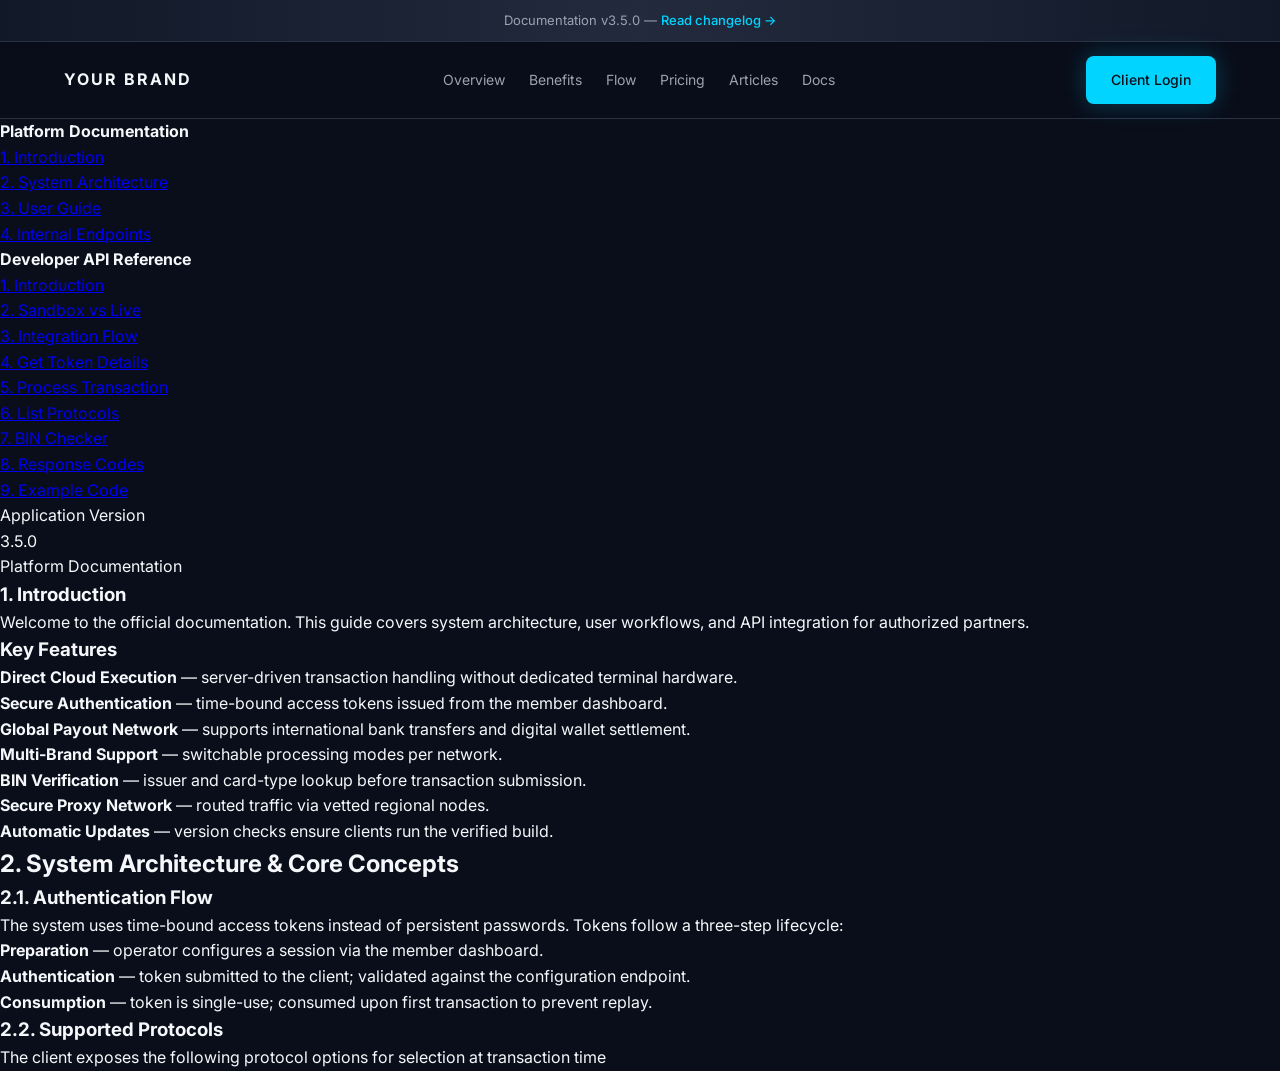
==== docs.html @ 436db662 "Create docs.html" ====
<!DOCTYPE html>
<html lang="en">
<head>
  <meta charset="UTF-8" />
  <meta name="viewport" content="width=device-width, initial-scale=1.0" />
  <title>Documentation — YOUR BRAND</title>
  <meta name="description" content="Official documentation for the platform, including system architecture, user guide, and developer API reference." />
  <link rel="stylesheet" href="css/global.css" />
  <link rel="stylesheet" href="css/article.css" />
  <link rel="stylesheet" href="css/docs.css" />
  <link rel="preconnect" href="https://fonts.googleapis.com" />
  <link href="https://fonts.googleapis.com/css2?family=Inter:wght@400;500;600;700;800&family=JetBrains+Mono&display=swap" rel="stylesheet" />
</head>
<body>

  <!-- ANNOUNCEMENT BAR -->
  <div class="announcement-bar">
    <p>Documentation v3.5.0 — <a href="#changelog">Read changelog →</a></p>
  </div>

  <!-- NAVBAR -->
  <header class="navbar">
    <div class="nav-container">
      <a href="/" class="logo">YOUR BRAND</a>
      <nav class="nav-links">
        <a href="/#overview">Overview</a>
        <a href="/#benefits">Benefits</a>
        <a href="/#flow">Flow</a>
        <a href="/#pricing">Pricing</a>
        <a href="/articles.html">Articles</a>
        <a href="/docs.html" class="active">Docs</a>
      </nav>
      <a href="/login" class="btn btn-primary">Client Login</a>
      <button class="hamburger" aria-label="Menu">☰</button>
    </div>
  </header>

  <!-- DOCS LAYOUT: Sidebar + Content -->
  <main class="docs-page">
    <div class="docs-container">

      <!-- LEFT SIDEBAR -->
      <aside class="docs-sidebar">
        <div class="docs-sidebar-inner">

          <div class="sidebar-section">
            <h4>Platform Documentation</h4>
            <ul>
              <li><a href="#introduction">1. Introduction</a></li>
              <li><a href="#architecture">2. System Architecture</a></li>
              <li><a href="#user-guide">3. User Guide</a></li>
              <li><a href="#internal-endpoints">4. Internal Endpoints</a></li>
            </ul>
          </div>

          <div class="sidebar-section">
            <h4>Developer API Reference</h4>
            <ul>
              <li><a href="#api-intro">1. Introduction</a></li>
              <li><a href="#sandbox-live">2. Sandbox vs Live</a></li>
              <li><a href="#integration-flow">3. Integration Flow</a></li>
              <li><a href="#get-token">4. Get Token Details</a></li>
              <li><a href="#process-transaction">5. Process Transaction</a></li>
              <li><a href="#list-protocols">6. List Protocols</a></li>
              <li><a href="#bin-checker">7. BIN Checker</a></li>
              <li><a href="#response-codes">8. Response Codes</a></li>
              <li><a href="#example-code">9. Example Code</a></li>
            </ul>
          </div>

          <div class="sidebar-footer">
            <p class="muted">Application Version</p>
            <p class="version">3.5.0</p>
          </div>

        </div>
      </aside>

      <!-- MAIN CONTENT -->
      <article class="docs-content">

        <!-- PLATFORM DOCS SECTION -->

        <section id="introduction" class="docs-section">
          <span class="section-eyebrow">Platform Documentation</span>
          <h1>1. Introduction</h1>
          <p class="lead">
            Welcome to the official documentation. This guide covers system architecture, user workflows, and API integration for authorized partners.
          </p>

          <h3>Key Features</h3>
          <ul class="feature-list">
            <li><strong>Direct Cloud Execution</strong> — server-driven transaction handling without dedicated terminal hardware.</li>
            <li><strong>Secure Authentication</strong> — time-bound access tokens issued from the member dashboard.</li>
            <li><strong>Global Payout Network</strong> — supports international bank transfers and digital wallet settlement.</li>
            <li><strong>Multi-Brand Support</strong> — switchable processing modes per network.</li>
            <li><strong>BIN Verification</strong> — issuer and card-type lookup before transaction submission.</li>
            <li><strong>Secure Proxy Network</strong> — routed traffic via vetted regional nodes.</li>
            <li><strong>Automatic Updates</strong> — version checks ensure clients run the verified build.</li>
          </ul>
        </section>

        <section id="architecture" class="docs-section">
          <h2>2. System Architecture &amp; Core Concepts</h2>

          <h3>2.1. Authentication Flow</h3>
          <p>
            The system uses time-bound access tokens instead of persistent passwords. Tokens follow a three-step lifecycle:
          </p>
          <ol>
            <li><strong>Preparation</strong> — operator configures a session via the member dashboard.</li>
            <li><strong>Authentication</strong> — token submitted to the client; validated against the configuration endpoint.</li>
            <li><strong>Consumption</strong> — token is single-use; consumed upon first transaction to prevent replay.</li>
          </ol>

          <h3>2.2. Supported Protocols</h3>
          <p>The client exposes the following protocol options for selection at transaction time
---- css/global.css ----
/* ============================================
   GLOBAL DESIGN SYSTEM
   Used by every page — import this first
   ============================================ */

* { margin: 0; padding: 0; box-sizing: border-box; }

:root {
  /* Color tokens */
  --bg-primary: #0a0e1a;
  --bg-secondary: #111827;
  --bg-card: #1a1f2e;
  --bg-elevated: #232a3d;
  --accent: #00d4ff;
  --accent-hover: #00b8e6;
  --accent-dim: rgba(0, 212, 255, 0.15);
  --text-primary: #f5f7fa;
  --text-secondary: #9ca3af;
  --text-muted: #6b7280;
  --border: #2a3142;
  --border-strong: #3a4256;
  --success: #10b981;
  --warning: #f59e0b;
  --danger: #ef4444;

  /* Typography */
  --font-sans: 'Inter', -apple-system, BlinkMacSystemFont, sans-serif;
  --font-mono: 'JetBrains Mono', 'Courier New', monospace;

  /* Spacing */
  --space-xs: 4px;
  --space-sm: 8px;
  --space-md: 16px;
  --space-lg: 24px;
  --space-xl: 40px;
  --space-2xl: 64px;
  --space-3xl: 96px;

  /* Radius */
  --radius-sm: 4px;
  --radius-md: 8px;
  --radius-lg: 12px;
  --radius-xl: 16px;

  /* Animation */
  --ease: cubic-bezier(0.4, 0, 0.2, 1);
  --duration-fast: 150ms;
  --duration-base: 250ms;
  --duration-slow: 400ms;
}

html { scroll-behavior: smooth; }

body {
  background: var(--bg-primary);
  color: var(--text-primary);
  font-family: var(--font-sans);
  line-height: 1.6;
  -webkit-font-smoothing: antialiased;
}

.container { max-width: 1200px; margin: 0 auto; padding: 0 var(--space-lg); }
.container-narrow { max-width: 820px; margin: 0 auto; padding: 0 var(--space-lg); }

/* ============================================
   ANNOUNCEMENT BAR
   ============================================ */
.announcement-bar {
  background: linear-gradient(90deg, var(--bg-secondary), var(--bg-elevated), var(--bg-secondary));
  padding: 10px 0;
  text-align: center;
  font-size: 13px;
  border-bottom: 1px solid var(--border);
  color: var(--text-secondary);
}
.announcement-bar a {
  color: var(--accent);
  text-decoration: none;
  font-weight: 500;
}
.announcement-bar a:hover { text-decoration: underline; }

/* ============================================
   NAVBAR
   ============================================ */
.navbar {
  background: rgba(10, 14, 26, 0.85);
  backdrop-filter: blur(16px);
  -webkit-backdrop-filter: blur(16px);
  position: sticky;
  top: 0;
  z-index: 100;
  border-bottom: 1px solid var(--border);
}
.nav-container {
  display: flex;
  align-items: center;
  justify-content: space-between;
  padding: 14px var(--space-lg);
  max-width: 1200px;
  margin: 0 auto;
}
.logo {
  font-weight: 700;
  font-size: 16px;
  letter-spacing: 2px;
  color: var(--text-primary);
  text-decoration: none;
  transition: color var(--duration-base) var(--ease);
}
.logo:hover { color: var(--accent); }
.nav-links { display: flex; gap: var(--space-lg); align-items: center; }
.nav-links a {
  color: var(--text-secondary);
  text-decoration: none;
  font-size: 14px;
  transition: color var(--duration-fast) var(--ease);
  position: relative;
}
.nav-links a::after {
  content: '';
  position: absolute;
  bottom: -6px;
  left: 0;
  width: 0;
  height: 2px;
  background: var(--accent);
  transition: width var(--duration-base) var(--ease);
}
.nav-links a:hover { color: var(--accent); }
.nav-links a:hover::after { width: 100%; }

/* ============================================
   BUTTONS
   ============================================ */
.btn {
  display: inline-flex;
  align-items: center;
  gap: var(--space-sm);
  padding: 12px 24px;
  border-radius: var(--radius-md);
  text-decoration: none;
  font-weight: 500;
  font-size: 14px;
  transition: all var(--duration-base) var(--ease);
  cursor: pointer;
  border: 1px solid transparent;
  font-family: var(--font-sans);
}
.btn-primary {
  background: var(--accent);
  color: var(--bg-primary);
  box-shadow: 0 0 24px rgba(0, 212, 255, 0.25);
}
.btn-primary:hover {
  background: var(--accent-hover);
  box-shadow: 0 0 32px rgba(0, 212, 255, 0.45);
  transform: translateY(-1px);
}
.btn-outline {
  background: transparent;
  color: var(--accent);
  border-color: var(--accent);
}
.btn-outline:hover {
  background: var(--accent-dim);
  transform: translateY(-1px);
}
.btn-ghost {
  background: transparent;
  color: var(--text-secondary);
  border-color: var(--border);
}
.btn-ghost:hover { color: var(--text-primary); border-color: var(--border-strong); }

/* ============================================
   FOOTER
   ============================================ */
.footer {
  padding: var(--space-xl) 0;
  border-top: 1px solid var(--border);
  margin-top: var(--space-3xl);
}
.footer-container {
  display: flex;
  justify-content: space-between;
  align-items: center;
  flex-wrap: wrap;
  gap: var(--space-md);
}
.footer p { color: var(--text-muted); font-size: 13px; }
.footer-links { display: flex; gap: var(--space-lg); }
.footer-links a {
  color: var(--text-secondary);
  text-decoration: none;
  font-size: 13px;
  transition: color var(--duration-fast) var(--ease);
}
.footer-links a:hover { color: var(--accent); }

/* ============================================
   MOBILE
   ============================================ */
.hamburger {
  display: none;
  background: none;
  border: none;
  color: var(--text-primary);
  font-size: 22px;
  cursor: pointer;
}

@media (max-width: 768px) {
  .nav-links { display: none; }
  .hamburger { display: block; }
  .nav-links.mobile-open {
    display: flex;
    flex-direction: column;
    position: absolute;
    top: 100%;
    left: 0;
    right: 0;
    background: var(--bg-secondary);
    padding: var(--space-lg);
    gap: var(--space-md);
    border-bottom: 1px solid var(--border);
  }
  .footer-container { flex-direction: column; text-align: center; }
}

/* ============================================
   ANIMATIONS (reusable)
   ============================================ */
@keyframes fadeInUp {
  from { opacity: 0; transform: translateY(20px); }
  to { opacity: 1; transform: translateY(0); }
}
@keyframes fadeIn {
  from { opacity: 0; }
  to { opacity: 1; }
}
@keyframes pulseGlow {
  0%, 100% { box-shadow: 0 0 24px rgba(0, 212, 255, 0.25); }
  50% { box-shadow: 0 0 40px rgba(0, 212, 255, 0.5); }
}

.animate-in { animation: fadeInUp var(--duration-slow) var(--ease) both; }
.animate-fade { animation: fadeIn var(--duration-slow) var(--ease) both; }
.delay-1 { animation-delay: 100ms; }
.delay-2 { animation-delay: 200ms; }
.delay-3 { animation-delay: 300ms; }
.delay-4 { animation-delay: 400ms; }
---- css/article.css ----
/* ============================================
   ARTICLE PAGE LAYOUT
   ============================================ */

.article-page { padding: var(--space-2xl) 0 var(--space-3xl); }

.breadcrumbs {
  font-size: 13px;
  color: var(--text-muted);
  margin-bottom: var(--space-lg);
  font-family: var(--font-mono);
}
.breadcrumbs a {
  color: var(--text-secondary);
  text-decoration: none;
  transition: color var(--duration-fast) var(--ease);
}
.breadcrumbs a:hover { color: var(--accent); }
.breadcrumbs .separator { margin: 0 8px; color: var(--text-muted); }

.article-header { margin-bottom: var(--space-2xl); }
.article-title {
  font-size: 40px;
  font-weight: 800;
  line-height: 1.2;
  margin-bottom: var(--space-md);
  letter-spacing: -0.5px;
}
.article-meta {
  display: flex;
  gap: var(--space-lg);
  flex-wrap: wrap;
  color: var(--text-muted);
  font-size: 14px;
  align-items: center;
}
.article-meta .tag {
  background: var(--accent-dim);
  color: var(--accent);
  padding: 4px 12px;
  border-radius: var(--radius-sm);
  font-size: 12px;
  text-transform: uppercase;
  letter-spacing: 1px;
  font-weight: 600;
}

/* ============================================
   TABLE OF CONTENTS (sticky sidebar)
   ============================================ */
.article-layout {
  display: grid;
  grid-template-columns: 240px 1fr;
  gap: var(--space-2xl);
  margin-top: var(--space-xl);
}
.toc {
  position: sticky;
  top: 100px;
  align-self: start;
  background: var(--bg-card);
  border: 1px solid var(--border);
  border-radius: var(--radius-lg);
  padding: var(--space-lg);
  max-height: calc(100vh - 120px);
  overflow-y: auto;
}
.toc h4 {
  font-size: 12px;
  text-transform: uppercase;
  letter-spacing: 1px;
  color: var(--text-muted);
  margin-bottom: var(--space-md);
}
.toc ul { list-style: none; }
.toc li { margin-bottom: var(--space-sm); }
.toc a {
  color: var(--text-secondary);
  text-decoration: none;
  font-size: 13px;
  display: block;
  padding: 6px 8px;
  border-radius: var(--radius-sm);
  border-left: 2px solid transparent;
  transition: all var(--duration-fast) var(--ease);
}
.toc a:hover, .toc a.active {
  color: var(--accent);
  border-left-color: var(--accent);
  background: var(--accent-dim);
}

/* ============================================
   ARTICLE BODY TYPOGRAPHY
   ============================================ */
.article-body { color: var(--text-secondary); font-size: 16px; }
.article-body h2 {
  font-size: 28px;
  color: var(--text-primary);
  margin: var(--space-2xl) 0 var(--space-md);
  font-weight: 700;
  scroll-margin-top: 100px;
}
.article-body h3 {
  font-size: 20px;
  color: var(--text-primary);
  margin: var(--space-xl) 0 var(--space-sm);
  font-weight: 600;
}
.article-body p { margin-bottom: var(--space-md); line-height: 1.75; }
.article-body ul, .article-body ol {
  margin: var(--space-md) 0 var(--space-md) var(--space-lg);
}
.article-body li { margin-bottom: var(--space-sm); }
.article-body strong { color: var(--text-primary); font-weight: 600; }
.article-body a { color: var(--accent); text-decoration: none; border-bottom: 1px dashed var(--accent); }
.article-body a:hover { border-bottom-style: solid; }

.callout {
  background: var(--bg-card);
  border-left: 3px solid var(--accent);
  padding: var(--space-md) var(--space-lg);
  border-radius: var(--radius-md);
  margin: var(--space-lg) 0;
}
.callout strong { color: var(--accent); }

.article-body table {
  width: 100%;
  border-collapse: collapse;
  margin: var(--space-lg) 0;
  font-size: 14px;
}
.article-body th, .article-body td {
  padding: 12px 16px;
  text-align: left;
  border-bottom: 1px solid var(--border);
}
.article-body th {
  color: var(--accent);
  font-weight: 600;
  background: var(--bg-card);
}

/* ============================================
   ARTICLES INDEX GRID
   ============================================ */
.articles-hero {
  padding: var(--space-3xl) 0 var(--space-xl);
  text-align: center;
}
.articles-hero h1 {
  font-size: 48px;
  font-weight: 800;
  margin-bottom: var(--space-md);
  letter-spacing: -1px;
}
.articles-hero p {
  font-size: 17px;
  color: var(--text-secondary);
  max-width: 600px;
  margin: 0 auto;
}

.articles-grid {
  display: grid;
  grid-template-columns: repeat(auto-fit, minmax(320px, 1fr));
  gap: var(--space-lg);
  padding: var(--space-xl) 0 var(--space-2xl);
}
.article-card {
  background: var(--bg-card);
  border: 1px solid var(--border);
  border-radius: var(--radius-lg);
  padding: var(--space-lg);
  transition: all var(--duration-base) var(--ease);
  display: flex;
  flex-direction: column;
  text-decoration: none;
  color: inherit;
}
.article-card:hover {
  transform: translateY(-4px);
  border-color: var(--accent);
  box-shadow: 0 12px 32px rgba(0, 212, 255, 0.15);
}
.article-card .tag {
  display: inline-block;
  background: var(--accent-dim);
  color: var(--accent);
  padding: 4px 10px;
  border-radius: var(--radius-sm);
  font-size: 11px;
  text-transform: uppercase;
  letter-spacing: 1px;
  font-weight: 600;
  margin-bottom: var(--space-sm);
  align-self: flex-start;
}
.article-card time {
  color: var(--text-muted);
  font-size: 13px;
  margin-left: 8px;
}
.article-card h3 {
  font-size: 20px;
  color: var(--text-primary);
  margin: var(--space-sm) 0;
  line-height: 1.3;
}
.article-card p {
  color: var(--text-secondary);
  font-size: 14px;
  flex-grow: 1;
  margin-bottom: var(--space-md);
}
.article-card .read-more {
  color: var(--accent);
  font-size: 14px;
  font-weight: 500;
  display: inline-flex;
  align-items: center;
  gap: 6px;
  transition: gap var(--duration-base) var(--ease);
}
.article-card:hover .read-more { gap: 12px; }

/* ============================================
   MOBILE
   ============================================ */
@media (max-width: 900px) {
  .article-layout { grid-template-columns: 1fr; }
  .toc { position: static; max-height: none; margin-bottom: var(--space-lg); }
  .article-title { font-size: 28px; }
}
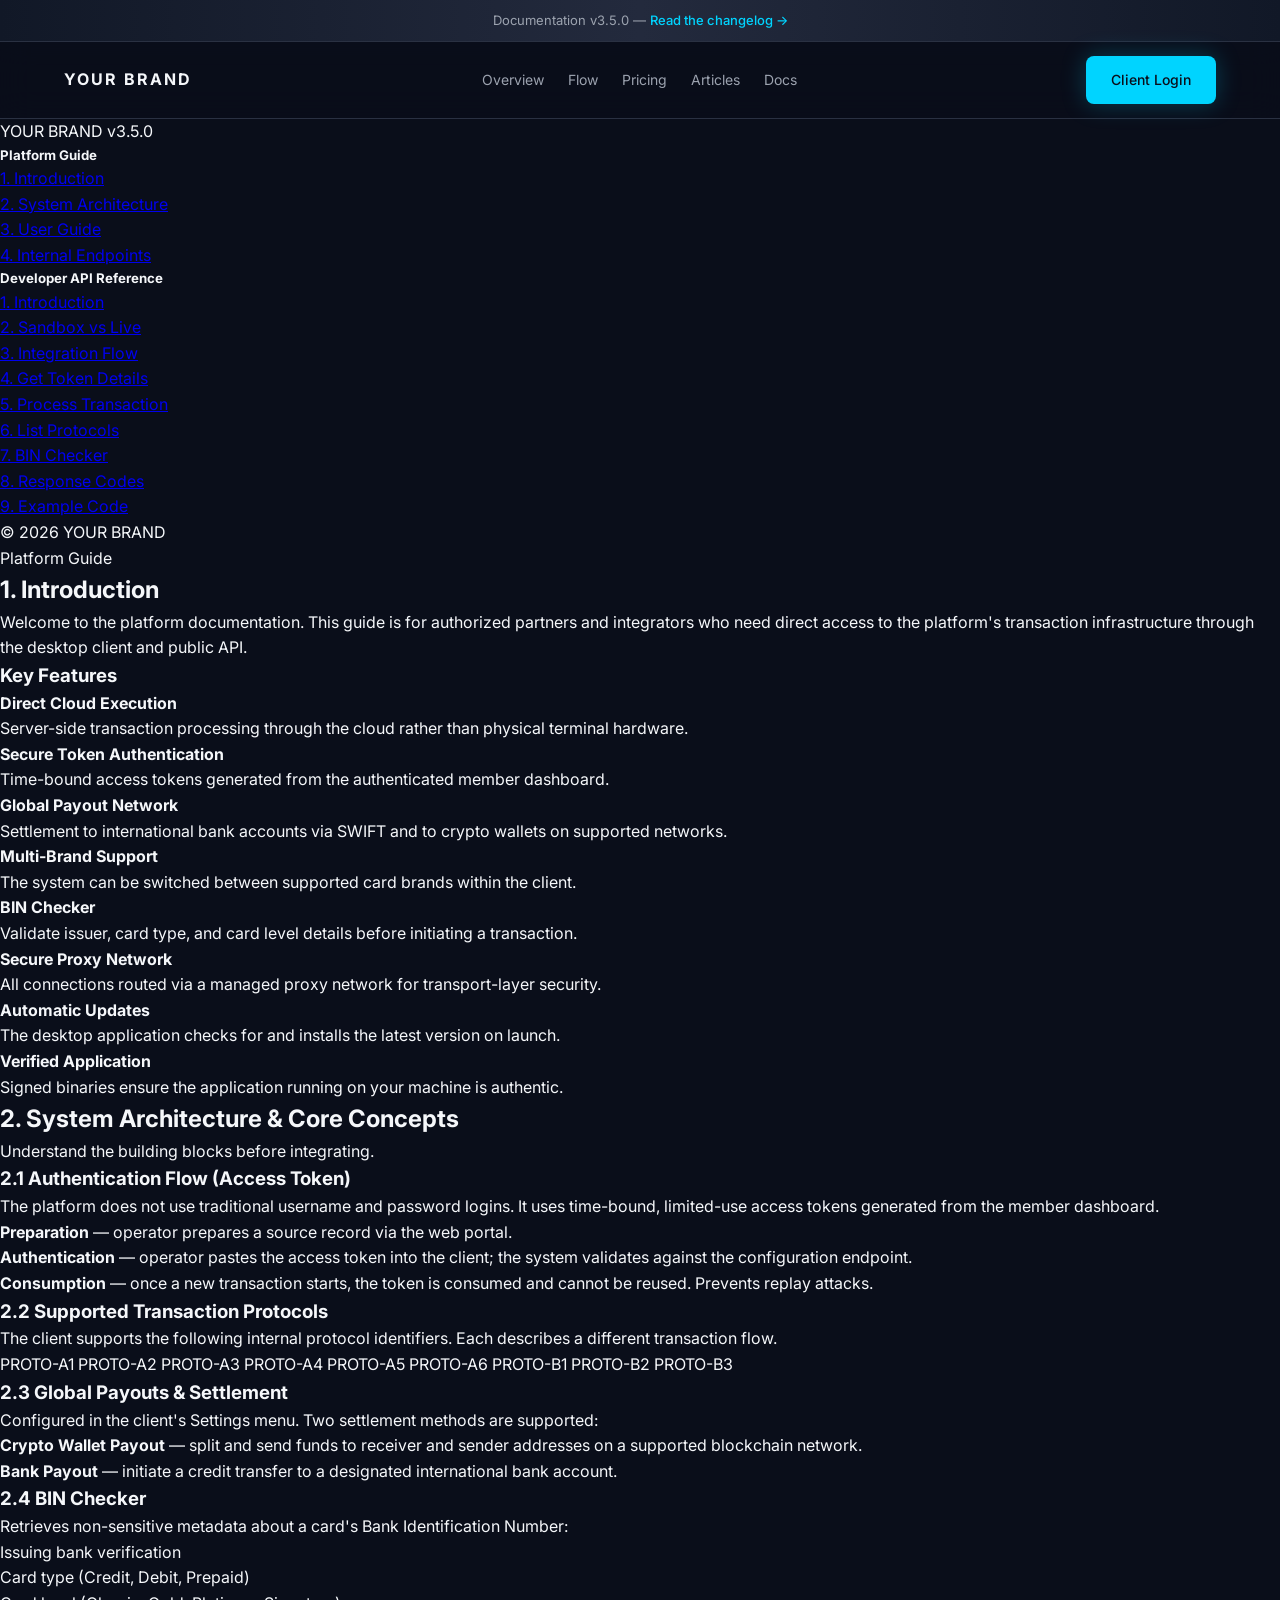
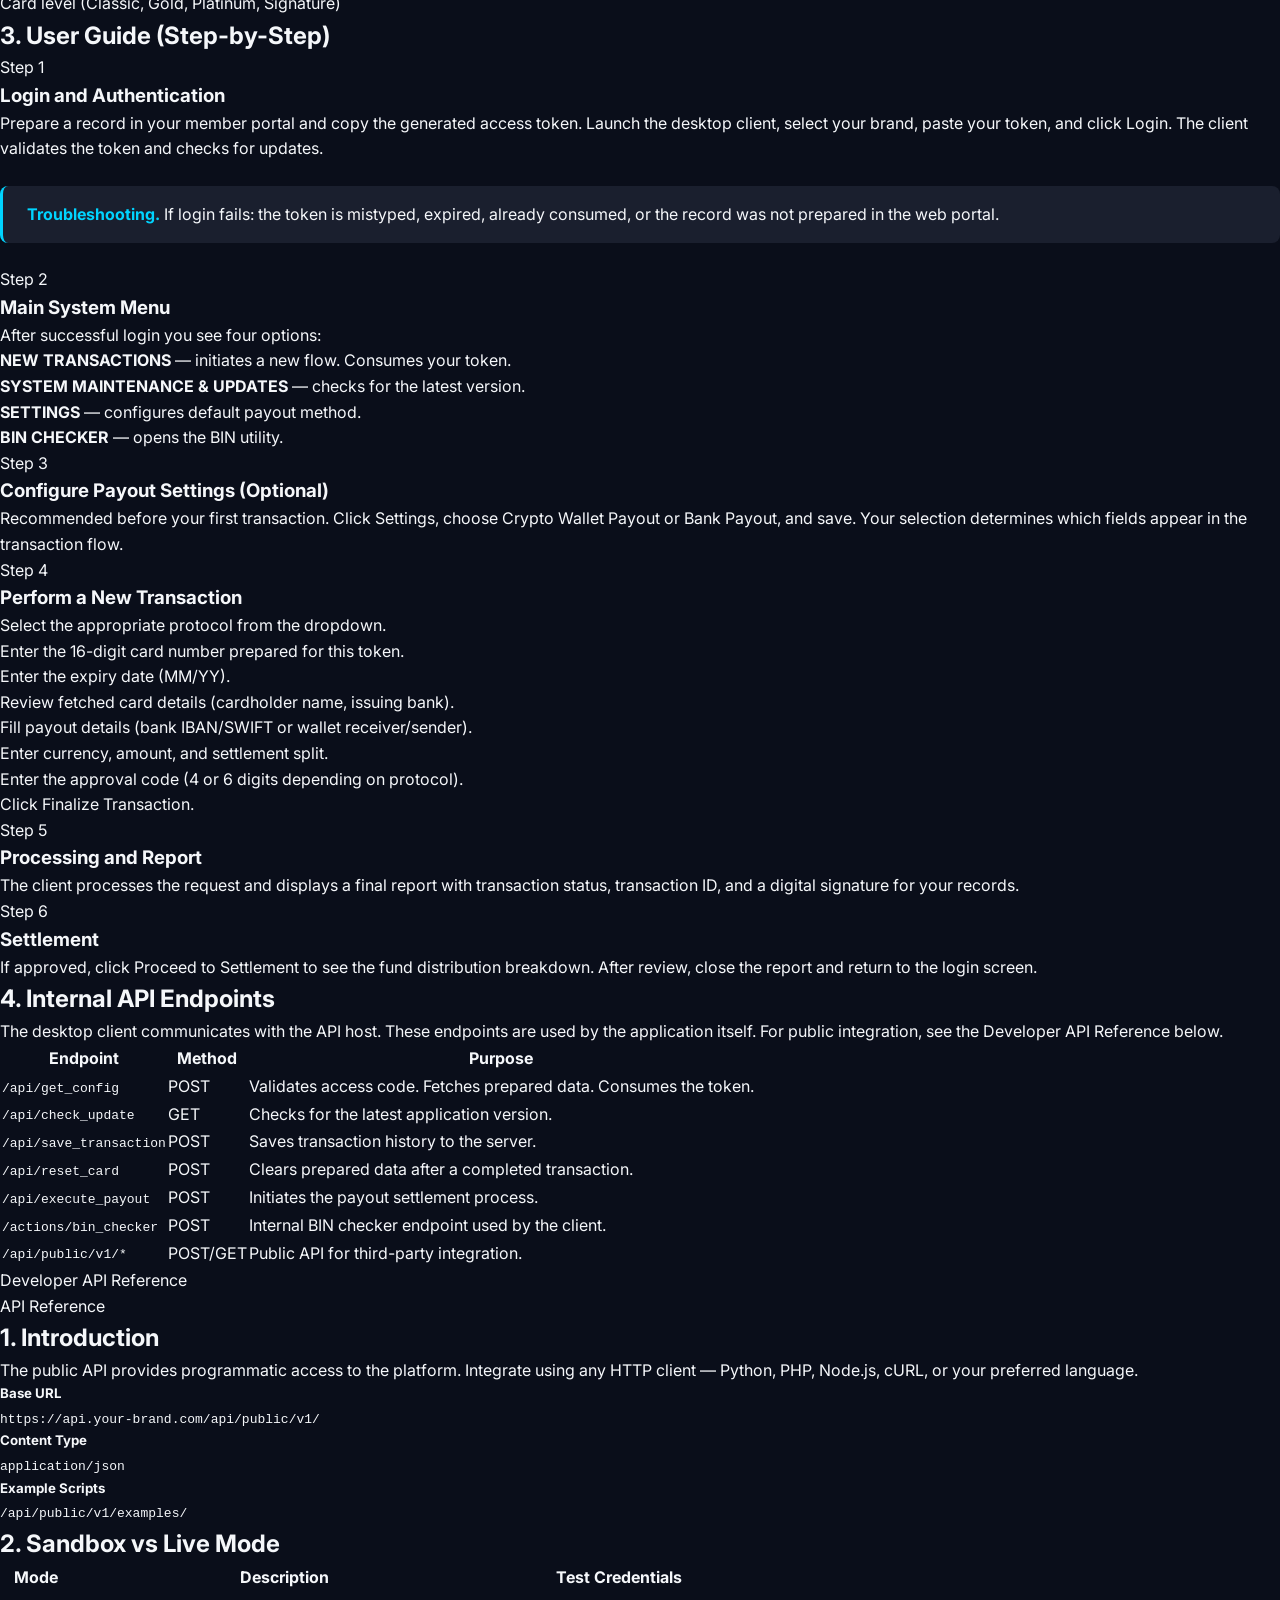
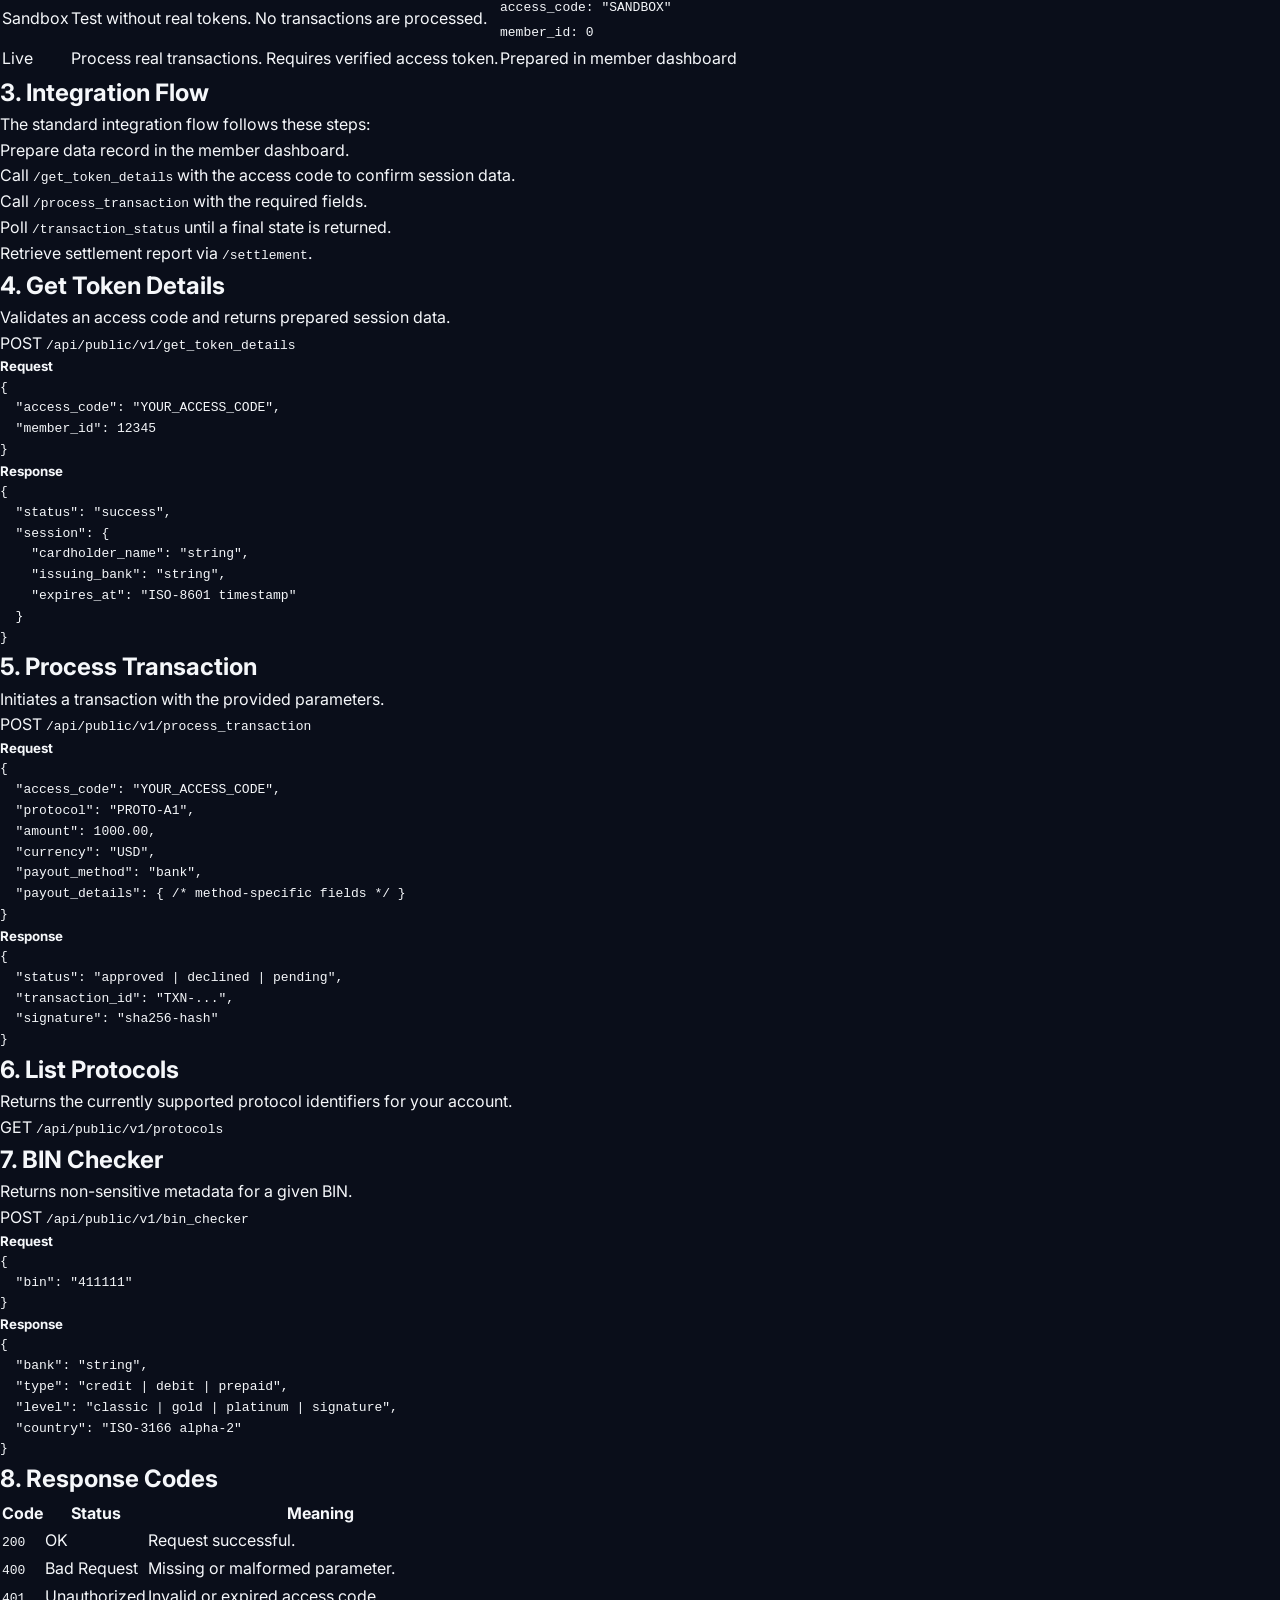
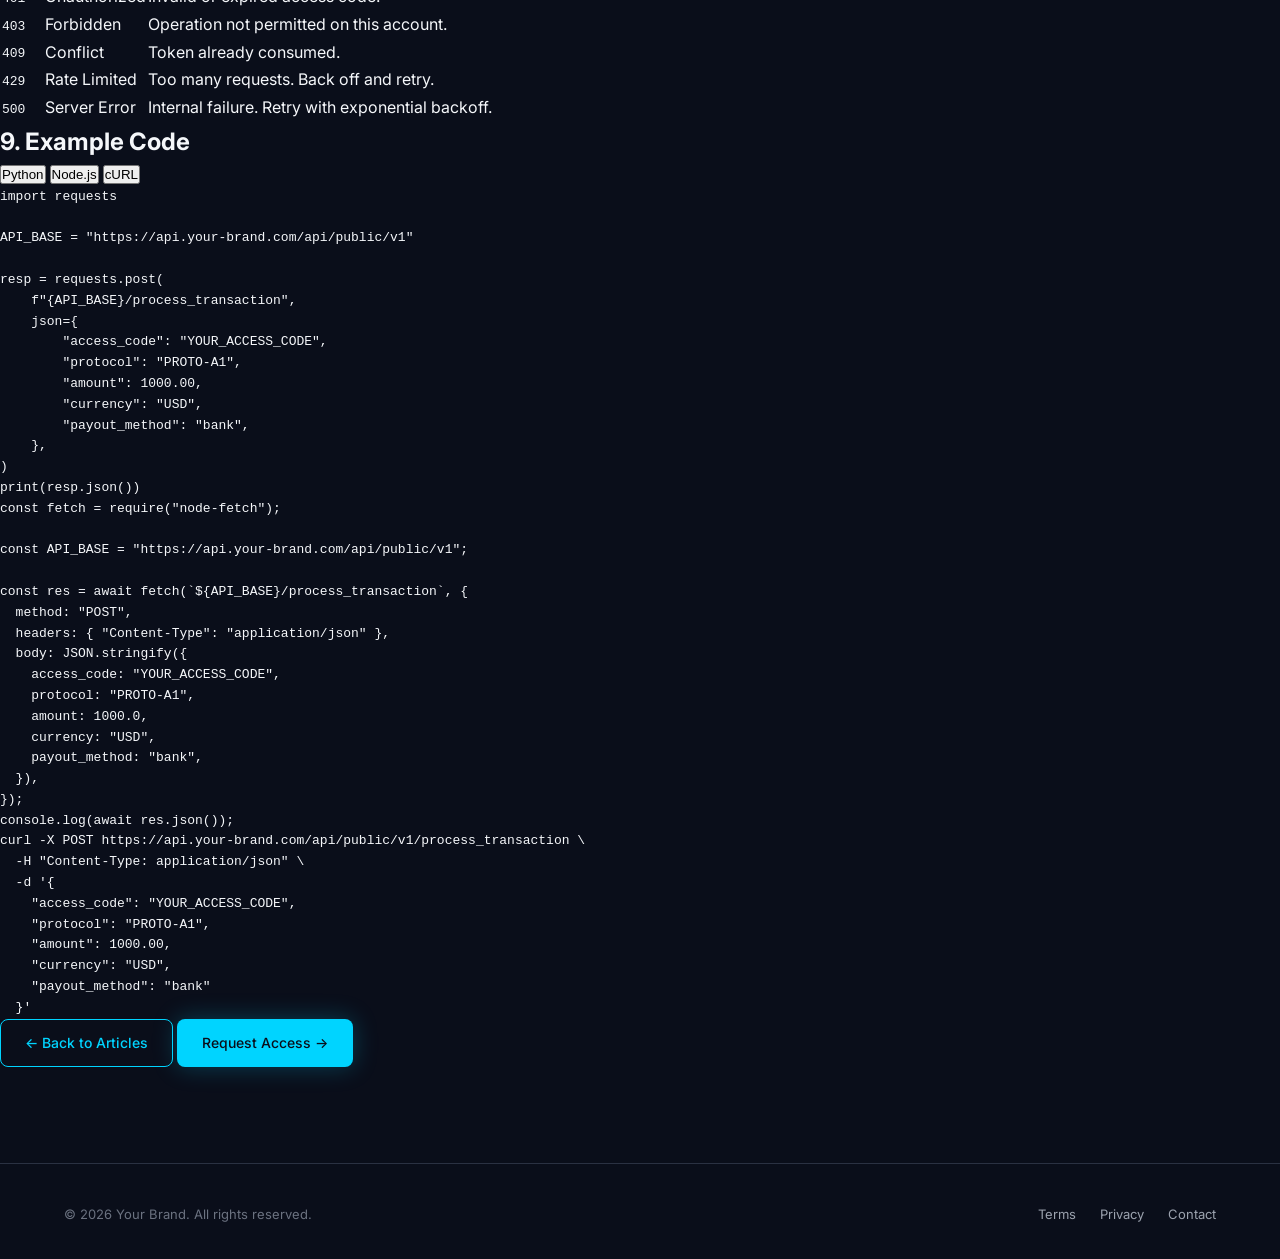
==== commit cefc2e89: "Update docs.html" ====
--- a/docs.html
+++ b/docs.html
@@ -4,18 +4,18 @@
   <meta charset="UTF-8" />
   <meta name="viewport" content="width=device-width, initial-scale=1.0" />
   <title>Documentation — YOUR BRAND</title>
-  <meta name="description" content="Official documentation for the platform, including system architecture, user guide, and developer API reference." />
+  <meta name="description" content="Official documentation for the platform — architecture, user guide, API reference." />
   <link rel="stylesheet" href="css/global.css" />
   <link rel="stylesheet" href="css/article.css" />
   <link rel="stylesheet" href="css/docs.css" />
   <link rel="preconnect" href="https://fonts.googleapis.com" />
-  <link href="https://fonts.googleapis.com/css2?family=Inter:wght@400;500;600;700;800&family=JetBrains+Mono&display=swap" rel="stylesheet" />
+  <link href="https://fonts.googleapis.com/css2?family=Inter:wght@400;500;600;700;800&family=JetBrains+Mono:wght@400;500;600&display=swap" rel="stylesheet" />
 </head>
 <body>
 
   <!-- ANNOUNCEMENT BAR -->
   <div class="announcement-bar">
-    <p>Documentation v3.5.0 — <a href="#changelog">Read changelog →</a></p>
+    <p>Documentation v3.5.0 — <a href="/articles.html">Read the changelog →</a></p>
   </div>
 
   <!-- NAVBAR -->
@@ -24,7 +24,6 @@
       <a href="/" class="logo">YOUR BRAND</a>
       <nav class="nav-links">
         <a href="/#overview">Overview</a>
-        <a href="/#benefits">Benefits</a>
         <a href="/#flow">Flow</a>
         <a href="/#pricing">Pricing</a>
         <a href="/articles.html">Articles</a>
@@ -35,83 +34,484 @@
     </div>
   </header>
 
-  <!-- DOCS LAYOUT: Sidebar + Content -->
-  <main class="docs-page">
-    <div class="docs-container">
-
-      <!-- LEFT SIDEBAR -->
-      <aside class="docs-sidebar">
-        <div class="docs-sidebar-inner">
-
-          <div class="sidebar-section">
-            <h4>Platform Documentation</h4>
-            <ul>
-              <li><a href="#introduction">1. Introduction</a></li>
-              <li><a href="#architecture">2. System Architecture</a></li>
-              <li><a href="#user-guide">3. User Guide</a></li>
-              <li><a href="#internal-endpoints">4. Internal Endpoints</a></li>
-            </ul>
-          </div>
-
-          <div class="sidebar-section">
-            <h4>Developer API Reference</h4>
-            <ul>
-              <li><a href="#api-intro">1. Introduction</a></li>
-              <li><a href="#sandbox-live">2. Sandbox vs Live</a></li>
-              <li><a href="#integration-flow">3. Integration Flow</a></li>
-              <li><a href="#get-token">4. Get Token Details</a></li>
-              <li><a href="#process-transaction">5. Process Transaction</a></li>
-              <li><a href="#list-protocols">6. List Protocols</a></li>
-              <li><a href="#bin-checker">7. BIN Checker</a></li>
-              <li><a href="#response-codes">8. Response Codes</a></li>
-              <li><a href="#example-code">9. Example Code</a></li>
-            </ul>
-          </div>
-
-          <div class="sidebar-footer">
-            <p class="muted">Application Version</p>
-            <p class="version">3.5.0</p>
-          </div>
-
-        </div>
-      </aside>
-
-      <!-- MAIN CONTENT -->
-      <article class="docs-content">
-
-        <!-- PLATFORM DOCS SECTION -->
-
-        <section id="introduction" class="docs-section">
-          <span class="section-eyebrow">Platform Documentation</span>
-          <h1>1. Introduction</h1>
-          <p class="lead">
-            Welcome to the official documentation. This guide covers system architecture, user workflows, and API integration for authorized partners.
-          </p>
-
-          <h3>Key Features</h3>
-          <ul class="feature-list">
-            <li><strong>Direct Cloud Execution</strong> — server-driven transaction handling without dedicated terminal hardware.</li>
-            <li><strong>Secure Authentication</strong> — time-bound access tokens issued from the member dashboard.</li>
-            <li><strong>Global Payout Network</strong> — supports international bank transfers and digital wallet settlement.</li>
-            <li><strong>Multi-Brand Support</strong> — switchable processing modes per network.</li>
-            <li><strong>BIN Verification</strong> — issuer and card-type lookup before transaction submission.</li>
-            <li><strong>Secure Proxy Network</strong> — routed traffic via vetted regional nodes.</li>
-            <li><strong>Automatic Updates</strong> — version checks ensure clients run the verified build.</li>
+  <!-- DOCS LAYOUT -->
+  <div class="docs-shell">
+
+    <!-- SIDEBAR NAV -->
+    <aside class="docs-sidebar">
+      <div class="sidebar-inner">
+
+        <div class="sidebar-brand">
+          <span class="brand-mark">YOUR BRAND</span>
+          <span class="version-pill">v3.5.0</span>
+        </div>
+
+        <div class="sidebar-section">
+          <h5>Platform Guide</h5>
+          <ul>
+            <li><a href="#introduction">1. Introduction</a></li>
+            <li><a href="#architecture">2. System Architecture</a></li>
+            <li><a href="#user-guide">3. User Guide</a></li>
+            <li><a href="#internal-endpoints">4. Internal Endpoints</a></li>
           </ul>
-        </section>
-
-        <section id="architecture" class="docs-section">
-          <h2>2. System Architecture &amp; Core Concepts</h2>
-
-          <h3>2.1. Authentication Flow</h3>
-          <p>
-            The system uses time-bound access tokens instead of persistent passwords. Tokens follow a three-step lifecycle:
-          </p>
+        </div>
+
+        <div class="sidebar-section">
+          <h5>Developer API Reference</h5>
+          <ul>
+            <li><a href="#api-intro">1. Introduction</a></li>
+            <li><a href="#api-modes">2. Sandbox vs Live</a></li>
+            <li><a href="#api-flow">3. Integration Flow</a></li>
+            <li><a href="#api-token">4. Get Token Details</a></li>
+            <li><a href="#api-process">5. Process Transaction</a></li>
+            <li><a href="#api-protocols">6. List Protocols</a></li>
+            <li><a href="#api-bin">7. BIN Checker</a></li>
+            <li><a href="#api-codes">8. Response Codes</a></li>
+            <li><a href="#api-examples">9. Example Code</a></li>
+          </ul>
+        </div>
+
+        <div class="sidebar-footer">
+          <p>© 2026 YOUR BRAND</p>
+        </div>
+
+      </div>
+    </aside>
+
+    <!-- MAIN CONTENT -->
+    <main class="docs-content">
+
+      <!-- SECTION 1: INTRODUCTION -->
+      <section id="introduction" class="docs-section">
+        <span class="section-badge">Platform Guide</span>
+        <h1>1. Introduction</h1>
+        <p class="lead">
+          Welcome to the platform documentation. This guide is for authorized partners and integrators who need direct access to the platform's transaction infrastructure through the desktop client and public API.
+        </p>
+
+        <h3>Key Features</h3>
+        <div class="feature-grid">
+          <div class="feature-card">
+            <h4>Direct Cloud Execution</h4>
+            <p>Server-side transaction processing through the cloud rather than physical terminal hardware.</p>
+          </div>
+          <div class="feature-card">
+            <h4>Secure Token Authentication</h4>
+            <p>Time-bound access tokens generated from the authenticated member dashboard.</p>
+          </div>
+          <div class="feature-card">
+            <h4>Global Payout Network</h4>
+            <p>Settlement to international bank accounts via SWIFT and to crypto wallets on supported networks.</p>
+          </div>
+          <div class="feature-card">
+            <h4>Multi-Brand Support</h4>
+            <p>The system can be switched between supported card brands within the client.</p>
+          </div>
+          <div class="feature-card">
+            <h4>BIN Checker</h4>
+            <p>Validate issuer, card type, and card level details before initiating a transaction.</p>
+          </div>
+          <div class="feature-card">
+            <h4>Secure Proxy Network</h4>
+            <p>All connections routed via a managed proxy network for transport-layer security.</p>
+          </div>
+          <div class="feature-card">
+            <h4>Automatic Updates</h4>
+            <p>The desktop application checks for and installs the latest version on launch.</p>
+          </div>
+          <div class="feature-card">
+            <h4>Verified Application</h4>
+            <p>Signed binaries ensure the application running on your machine is authentic.</p>
+          </div>
+        </div>
+      </section>
+
+      <!-- SECTION 2: ARCHITECTURE -->
+      <section id="architecture" class="docs-section">
+        <h2>2. System Architecture &amp; Core Concepts</h2>
+        <p>Understand the building blocks before integrating.</p>
+
+        <h3 id="auth-flow">2.1 Authentication Flow (Access Token)</h3>
+        <p>The platform does not use traditional username and password logins. It uses time-bound, limited-use access tokens generated from the member dashboard.</p>
+        <ul>
+          <li><strong>Preparation</strong> — operator prepares a source record via the web portal.</li>
+          <li><strong>Authentication</strong> — operator pastes the access token into the client; the system validates against the configuration endpoint.</li>
+          <li><strong>Consumption</strong> — once a new transaction starts, the token is consumed and cannot be reused. Prevents replay attacks.</li>
+        </ul>
+
+        <h3 id="protocols">2.2 Supported Transaction Protocols</h3>
+        <p>The client supports the following internal protocol identifiers. Each describes a different transaction flow.</p>
+        <div class="protocol-grid">
+          <span class="protocol-tag">PROTO-A1</span>
+          <span class="protocol-tag">PROTO-A2</span>
+          <span class="protocol-tag">PROTO-A3</span>
+          <span class="protocol-tag">PROTO-A4</span>
+          <span class="protocol-tag">PROTO-A5</span>
+          <span class="protocol-tag">PROTO-A6</span>
+          <span class="protocol-tag">PROTO-B1</span>
+          <span class="protocol-tag">PROTO-B2</span>
+          <span class="protocol-tag">PROTO-B3</span>
+        </div>
+
+        <h3 id="payouts">2.3 Global Payouts &amp; Settlement</h3>
+        <p>Configured in the client's Settings menu. Two settlement methods are supported:</p>
+        <ul>
+          <li><strong>Crypto Wallet Payout</strong> — split and send funds to receiver and sender addresses on a supported blockchain network.</li>
+          <li><strong>Bank Payout</strong> — initiate a credit transfer to a designated international bank account.</li>
+        </ul>
+
+        <h3 id="bin-checker">2.4 BIN Checker</h3>
+        <p>Retrieves non-sensitive metadata about a card's Bank Identification Number:</p>
+        <ul>
+          <li>Issuing bank verification</li>
+          <li>Card type (Credit, Debit, Prepaid)</li>
+          <li>Card level (Classic, Gold, Platinum, Signature)</li>
+        </ul>
+      </section>
+
+      <!-- SECTION 3: USER GUIDE -->
+      <section id="user-guide" class="docs-section">
+        <h2>3. User Guide (Step-by-Step)</h2>
+
+        <div class="step-block">
+          <span class="step-marker">Step 1</span>
+          <h3>Login and Authentication</h3>
+          <p>Prepare a record in your member portal and copy the generated access token. Launch the desktop client, select your brand, paste your token, and click Login. The client validates the token and checks for updates.</p>
+          <div class="callout">
+            <strong>Troubleshooting.</strong> If login fails: the token is mistyped, expired, already consumed, or the record was not prepared in the web portal.
+          </div>
+        </div>
+
+        <div class="step-block">
+          <span class="step-marker">Step 2</span>
+          <h3>Main System Menu</h3>
+          <p>After successful login you see four options:</p>
+          <ul>
+            <li><strong>NEW TRANSACTIONS</strong> — initiates a new flow. Consumes your token.</li>
+            <li><strong>SYSTEM MAINTENANCE &amp; UPDATES</strong> — checks for the latest version.</li>
+            <li><strong>SETTINGS</strong> — configures default payout method.</li>
+            <li><strong>BIN CHECKER</strong> — opens the BIN utility.</li>
+          </ul>
+        </div>
+
+        <div class="step-block">
+          <span class="step-marker">Step 3</span>
+          <h3>Configure Payout Settings (Optional)</h3>
+          <p>Recommended before your first transaction. Click Settings, choose Crypto Wallet Payout or Bank Payout, and save. Your selection determines which fields appear in the transaction flow.</p>
+        </div>
+
+        <div class="step-block">
+          <span class="step-marker">Step 4</span>
+          <h3>Perform a New Transaction</h3>
           <ol>
-            <li><strong>Preparation</strong> — operator configures a session via the member dashboard.</li>
-            <li><strong>Authentication</strong> — token submitted to the client; validated against the configuration endpoint.</li>
-            <li><strong>Consumption</strong> — token is single-use; consumed upon first transaction to prevent replay.</li>
+            <li>Select the appropriate protocol from the dropdown.</li>
+            <li>Enter the 16-digit card number prepared for this token.</li>
+            <li>Enter the expiry date (MM/YY).</li>
+            <li>Review fetched card details (cardholder name, issuing bank).</li>
+            <li>Fill payout details (bank IBAN/SWIFT or wallet receiver/sender).</li>
+            <li>Enter currency, amount, and settlement split.</li>
+            <li>Enter the approval code (4 or 6 digits depending on protocol).</li>
+            <li>Click Finalize Transaction.</li>
           </ol>
-
-          <h3>2.2. Supported Protocols</h3>
-          <p>The client exposes the following protocol options for selection at transaction time
+        </div>
+
+        <div class="step-block">
+          <span class="step-marker">Step 5</span>
+          <h3>Processing and Report</h3>
+          <p>The client processes the request and displays a final report with transaction status, transaction ID, and a digital signature for your records.</p>
+        </div>
+
+        <div class="step-block">
+          <span class="step-marker">Step 6</span>
+          <h3>Settlement</h3>
+          <p>If approved, click Proceed to Settlement to see the fund distribution breakdown. After review, close the report and return to the login screen.</p>
+        </div>
+      </section>
+
+      <!-- SECTION 4: INTERNAL ENDPOINTS -->
+      <section id="internal-endpoints" class="docs-section">
+        <h2>4. Internal API Endpoints</h2>
+        <p>The desktop client communicates with the API host. These endpoints are used by the application itself. For public integration, see the Developer API Reference below.</p>
+
+        <div class="table-wrapper">
+          <table class="api-table">
+            <thead>
+              <tr>
+                <th>Endpoint</th>
+                <th>Method</th>
+                <th>Purpose</th>
+              </tr>
+            </thead>
+            <tbody>
+              <tr><td><code>/api/get_config</code></td><td><span class="method post">POST</span></td><td>Validates access code. Fetches prepared data. Consumes the token.</td></tr>
+              <tr><td><code>/api/check_update</code></td><td><span class="method get">GET</span></td><td>Checks for the latest application version.</td></tr>
+              <tr><td><code>/api/save_transaction</code></td><td><span class="method post">POST</span></td><td>Saves transaction history to the server.</td></tr>
+              <tr><td><code>/api/reset_card</code></td><td><span class="method post">POST</span></td><td>Clears prepared data after a completed transaction.</td></tr>
+              <tr><td><code>/api/execute_payout</code></td><td><span class="method post">POST</span></td><td>Initiates the payout settlement process.</td></tr>
+              <tr><td><code>/actions/bin_checker</code></td><td><span class="method post">POST</span></td><td>Internal BIN checker endpoint used by the client.</td></tr>
+              <tr><td><code>/api/public/v1/*</code></td><td><span class="method post">POST</span>/<span class="method get">GET</span></td><td>Public API for third-party integration.</td></tr>
+            </tbody>
+          </table>
+        </div>
+      </section>
+
+      <!-- DIVIDER -->
+      <div class="section-divider"><span>Developer API Reference</span></div>
+
+      <!-- SECTION 5: API INTRO -->
+      <section id="api-intro" class="docs-section">
+        <span class="section-badge">API Reference</span>
+        <h2>1. Introduction</h2>
+        <p>The public API provides programmatic access to the platform. Integrate using any HTTP client — Python, PHP, Node.js, cURL, or your preferred language.</p>
+
+        <div class="info-grid">
+          <div class="info-card">
+            <h5>Base URL</h5>
+            <code>https://api.your-brand.com/api/public/v1/</code>
+          </div>
+          <div class="info-card">
+            <h5>Content Type</h5>
+            <code>application/json</code>
+          </div>
+          <div class="info-card">
+            <h5>Example Scripts</h5>
+            <code>/api/public/v1/examples/</code>
+          </div>
+        </div>
+      </section>
+
+      <!-- SECTION 6: SANDBOX VS LIVE -->
+      <section id="api-modes" class="docs-section">
+        <h2>2. Sandbox vs Live Mode</h2>
+        <div class="table-wrapper">
+          <table class="api-table">
+            <thead>
+              <tr><th>Mode</th><th>Description</th><th>Test Credentials</th></tr>
+            </thead>
+            <tbody>
+              <tr>
+                <td><span class="mode-pill sandbox">Sandbox</span></td>
+                <td>Test without real tokens. No transactions are processed.</td>
+                <td><code>access_code: "SANDBOX"</code><br/><code>member_id: 0</code></td>
+              </tr>
+              <tr>
+                <td><span class="mode-pill live">Live</span></td>
+                <td>Process real transactions. Requires verified access token.</td>
+                <td>Prepared in member dashboard</td>
+              </tr>
+            </tbody>
+          </table>
+        </div>
+      </section>
+
+      <!-- SECTION 7: INTEGRATION FLOW -->
+      <section id="api-flow" class="docs-section">
+        <h2>3. Integration Flow</h2>
+        <p>The standard integration flow follows these steps:</p>
+        <ol class="numbered-steps">
+          <li>Prepare data record in the member dashboard.</li>
+          <li>Call <code>/get_token_details</code> with the access code to confirm session data.</li>
+          <li>Call <code>/process_transaction</code> with the required fields.</li>
+          <li>Poll <code>/transaction_status</code> until a final state is returned.</li>
+          <li>Retrieve settlement report via <code>/settlement</code>.</li>
+        </ol>
+      </section>
+
+      <!-- SECTION 8: GET TOKEN -->
+      <section id="api-token" class="docs-section">
+        <h2>4. Get Token Details</h2>
+        <p>Validates an access code and returns prepared session data.</p>
+
+        <div class="endpoint-card">
+          <div class="endpoint-header">
+            <span class="method post">POST</span>
+            <code>/api/public/v1/get_token_details</code>
+          </div>
+          <h5>Request</h5>
+<pre><code>{
+  "access_code": "YOUR_ACCESS_CODE",
+  "member_id": 12345
+}</code></pre>
+          <h5>Response</h5>
+<pre><code>{
+  "status": "success",
+  "session": {
+    "cardholder_name": "string",
+    "issuing_bank": "string",
+    "expires_at": "ISO-8601 timestamp"
+  }
+}</code></pre>
+        </div>
+      </section>
+
+      <!-- SECTION 9: PROCESS TRANSACTION -->
+      <section id="api-process" class="docs-section">
+        <h2>5. Process Transaction</h2>
+        <p>Initiates a transaction with the provided parameters.</p>
+
+        <div class="endpoint-card">
+          <div class="endpoint-header">
+            <span class="method post">POST</span>
+            <code>/api/public/v1/process_transaction</code>
+          </div>
+          <h5>Request</h5>
+<pre><code>{
+  "access_code": "YOUR_ACCESS_CODE",
+  "protocol": "PROTO-A1",
+  "amount": 1000.00,
+  "currency": "USD",
+  "payout_method": "bank",
+  "payout_details": { /* method-specific fields */ }
+}</code></pre>
+          <h5>Response</h5>
+<pre><code>{
+  "status": "approved | declined | pending",
+  "transaction_id": "TXN-...",
+  "signature": "sha256-hash"
+}</code></pre>
+        </div>
+      </section>
+
+      <!-- SECTION 10: LIST PROTOCOLS -->
+      <section id="api-protocols" class="docs-section">
+        <h2>6. List Protocols</h2>
+        <p>Returns the currently supported protocol identifiers for your account.</p>
+        <div class="endpoint-card">
+          <div class="endpoint-header">
+            <span class="method get">GET</span>
+            <code>/api/public/v1/protocols</code>
+          </div>
+        </div>
+      </section>
+
+      <!-- SECTION 11: BIN CHECKER -->
+      <section id="api-bin" class="docs-section">
+        <h2>7. BIN Checker</h2>
+        <p>Returns non-sensitive metadata for a given BIN.</p>
+        <div class="endpoint-card">
+          <div class="endpoint-header">
+            <span class="method post">POST</span>
+            <code>/api/public/v1/bin_checker</code>
+          </div>
+          <h5>Request</h5>
+<pre><code>{
+  "bin": "411111"
+}</code></pre>
+          <h5>Response</h5>
+<pre><code>{
+  "bank": "string",
+  "type": "credit | debit | prepaid",
+  "level": "classic | gold | platinum | signature",
+  "country": "ISO-3166 alpha-2"
+}</code></pre>
+        </div>
+      </section>
+
+      <!-- SECTION 12: RESPONSE CODES -->
+      <section id="api-codes" class="docs-section">
+        <h2>8. Response Codes</h2>
+        <div class="table-wrapper">
+          <table class="api-table">
+            <thead>
+              <tr><th>Code</th><th>Status</th><th>Meaning</th></tr>
+            </thead>
+            <tbody>
+              <tr><td><code>200</code></td><td><span class="status ok">OK</span></td><td>Request successful.</td></tr>
+              <tr><td><code>400</code></td><td><span class="status warn">Bad Request</span></td><td>Missing or malformed parameter.</td></tr>
+              <tr><td><code>401</code></td><td><span class="status warn">Unauthorized</span></td><td>Invalid or expired access code.</td></tr>
+              <tr><td><code>403</code></td><td><span class="status warn">Forbidden</span></td><td>Operation not permitted on this account.</td></tr>
+              <tr><td><code>409</code></td><td><span class="status warn">Conflict</span></td><td>Token already consumed.</td></tr>
+              <tr><td><code>429</code></td><td><span class="status warn">Rate Limited</span></td><td>Too many requests. Back off and retry.</td></tr>
+              <tr><td><code>500</code></td><td><span class="status err">Server Error</span></td><td>Internal failure. Retry with exponential backoff.</td></tr>
+            </tbody>
+          </table>
+        </div>
+      </section>
+
+      <!-- SECTION 13: EXAMPLE CODE -->
+      <section id="api-examples" class="docs-section">
+        <h2>9. Example Code</h2>
+
+        <div class="tab-block">
+          <div class="tab-buttons">
+            <button class="tab-btn active" data-tab="python">Python</button>
+            <button class="tab-btn" data-tab="node">Node.js</button>
+            <button class="tab-btn" data-tab="curl">cURL</button>
+          </div>
+
+          <div class="tab-pane active" data-tab="python">
+<pre><code>import requests
+
+API_BASE = "https://api.your-brand.com/api/public/v1"
+
+resp = requests.post(
+    f"{API_BASE}/process_transaction",
+    json={
+        "access_code": "YOUR_ACCESS_CODE",
+        "protocol": "PROTO-A1",
+        "amount": 1000.00,
+        "currency": "USD",
+        "payout_method": "bank",
+    },
+)
+print(resp.json())</code></pre>
+          </div>
+
+          <div class="tab-pane" data-tab="node">
+<pre><code>const fetch = require("node-fetch");
+
+const API_BASE = "https://api.your-brand.com/api/public/v1";
+
+const res = await fetch(`${API_BASE}/process_transaction`, {
+  method: "POST",
+  headers: { "Content-Type": "application/json" },
+  body: JSON.stringify({
+    access_code: "YOUR_ACCESS_CODE",
+    protocol: "PROTO-A1",
+    amount: 1000.0,
+    currency: "USD",
+    payout_method: "bank",
+  }),
+});
+console.log(await res.json());</code></pre>
+          </div>
+
+          <div class="tab-pane" data-tab="curl">
+<pre><code>curl -X POST https://api.your-brand.com/api/public/v1/process_transaction \
+  -H "Content-Type: application/json" \
+  -d '{
+    "access_code": "YOUR_ACCESS_CODE",
+    "protocol": "PROTO-A1",
+    "amount": 1000.00,
+    "currency": "USD",
+    "payout_method": "bank"
+  }'</code></pre>
+          </div>
+        </div>
+      </section>
+
+      <!-- BOTTOM CTAs -->
+      <div class="docs-bottom-ctas">
+        <a href="/articles.html" class="btn btn-outline">← Back to Articles</a>
+        <a href="/#pricing" class="btn btn-primary">Request Access →</a>
+      </div>
+
+    </main>
+  </div>
+
+  <!-- FOOTER -->
+  <footer class="footer">
+    <div class="container footer-container">
+      <p>© 2026 Your Brand. All rights reserved.</p>
+      <div class="footer-links">
+        <a href="/terms">Terms</a>
+        <a href="/privacy">Privacy</a>
+        <a href="/contact">Contact</a>
+      </div>
+    </div>
+  </footer>
+
+  <script src="js/global.js"></script>
+  <script src="js/docs.js"></script>
+</body>
+</html>
